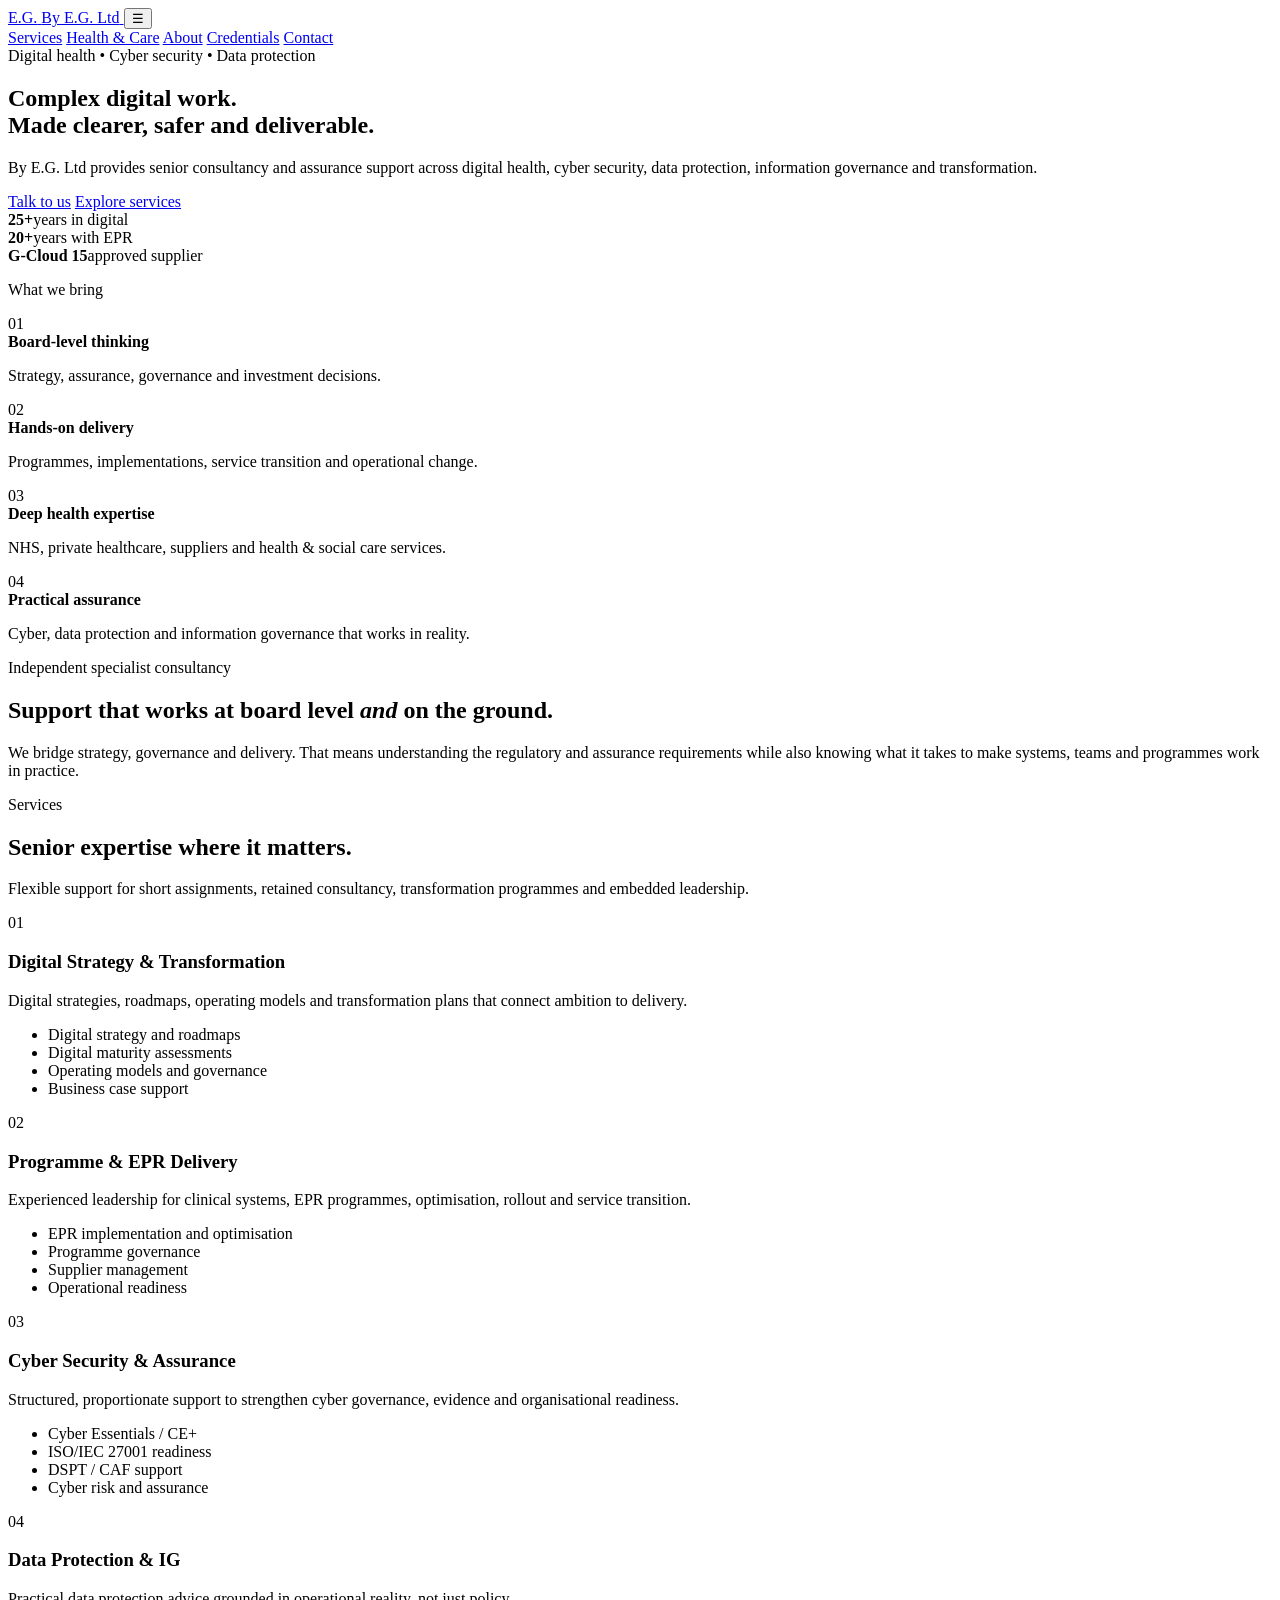
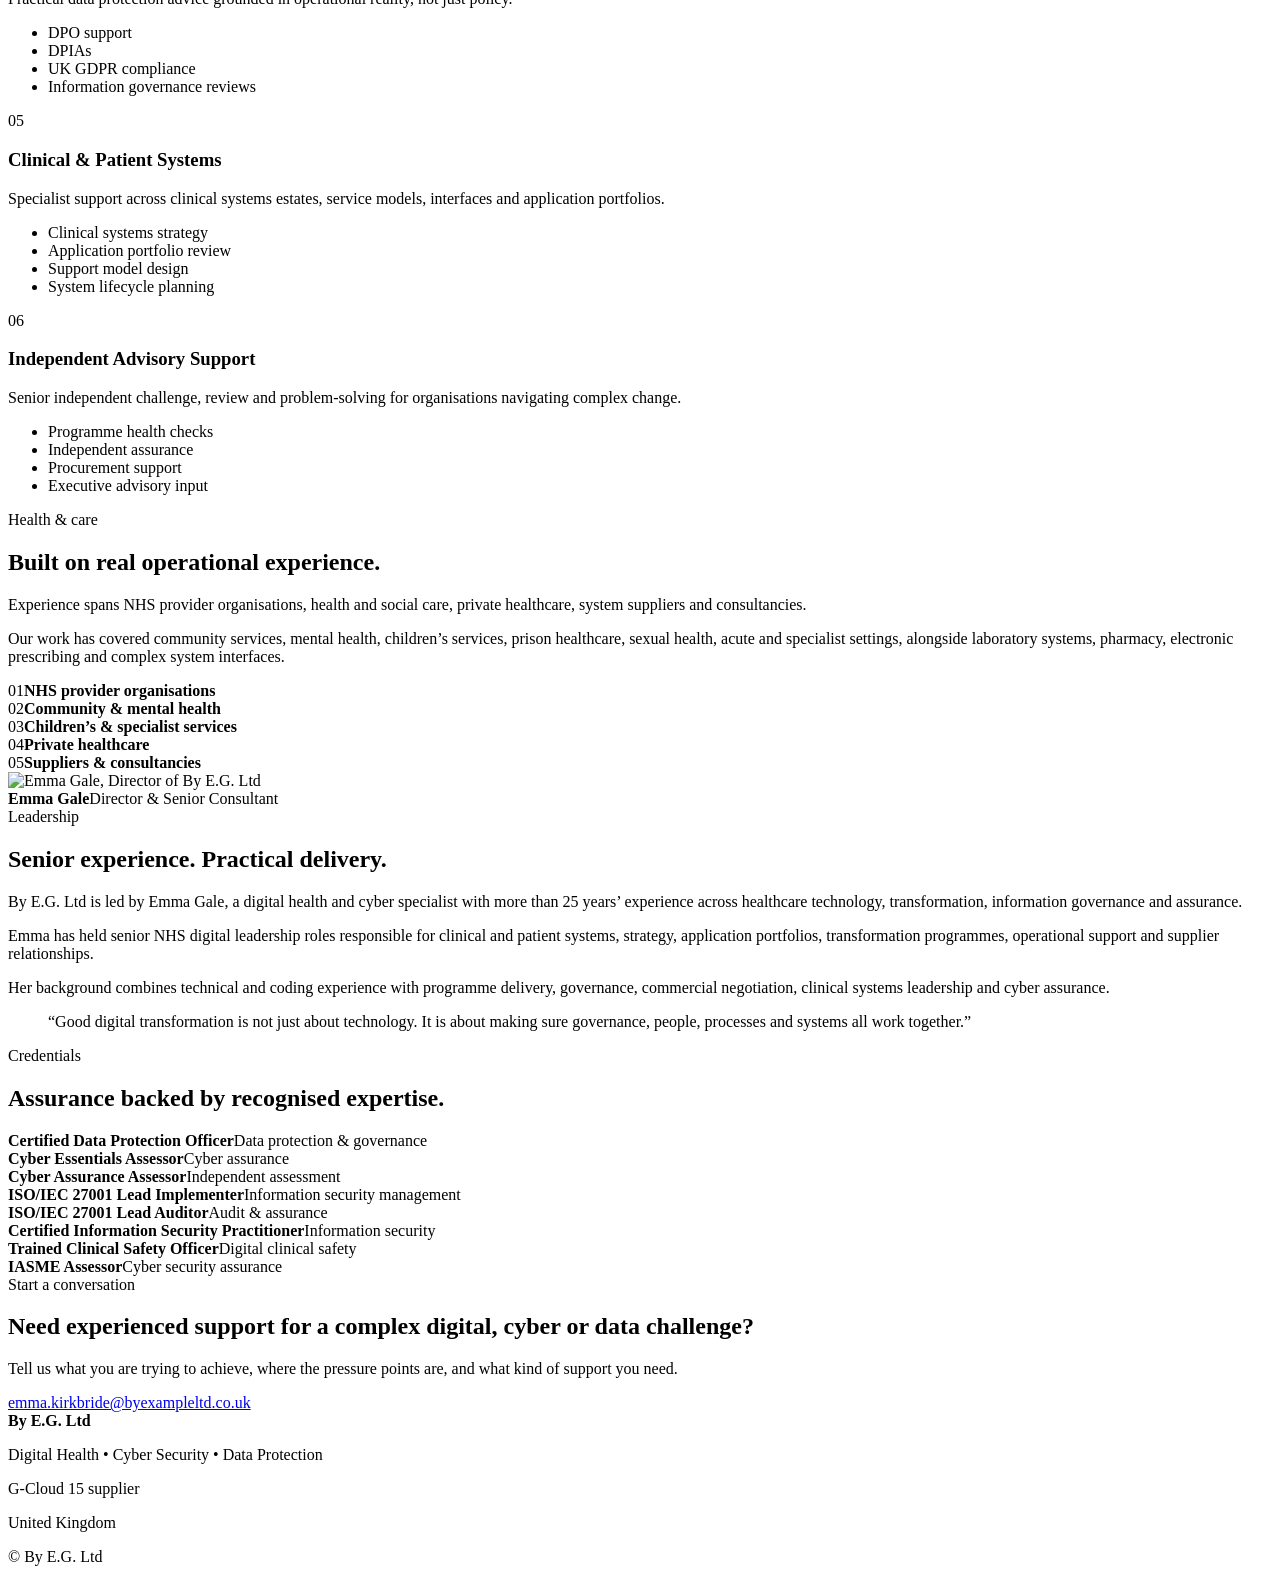
==== index.html @ b7202eef "Add index.html for By E.G. Ltd website" ====
<!DOCTYPE html>
<html lang="en">
<head>
  <meta charset="UTF-8" />
  <meta name="viewport" content="width=device-width, initial-scale=1.0" />
  <title>By E.G. Ltd | Digital Health, Cyber Security & Data Protection</title>
  <meta name="description" content="By E.G. Ltd provides senior digital health consultancy, cyber security assurance, data protection, information governance and programme delivery across health and care." />
  <link rel="preconnect" href="https://fonts.googleapis.com">
  <link rel="preconnect" href="https://fonts.gstatic.com" crossorigin>
  <link href="https://fonts.googleapis.com/css2?family=Inter:wght@400;500;600;700;800&display=swap" rel="stylesheet">
  <link rel="stylesheet" href="styles.css" />
</head>
<body>
<header class="site-header">
  <div class="container nav-wrap">
    <a href="#top" class="brand">
      <span class="brand-mark">E.G.</span>
      <span class="brand-name">By E.G. Ltd</span>
    </a>
    <button class="menu-button" aria-label="Open navigation">☰</button>
    <nav class="nav">
      <a href="#services">Services</a>
      <a href="#health">Health & Care</a>
      <a href="#about">About</a>
      <a href="#credentials">Credentials</a>
      <a href="#contact" class="nav-cta">Contact</a>
    </nav>
  </div>
</header>

<main id="top">
  <section class="hero">
    <div class="container hero-grid">
      <div>
        <span class="eyebrow">Digital health • Cyber security • Data protection</span>
        <h1>Complex digital work.<br><span>Made clearer, safer and deliverable.</span></h1>
        <p class="lead">By E.G. Ltd provides senior consultancy and assurance support across digital health, cyber security, data protection, information governance and transformation.</p>
        <div class="hero-actions">
          <a class="button primary" href="#contact">Talk to us</a>
          <a class="button secondary" href="#services">Explore services</a>
        </div>
        <div class="trust-grid">
          <div><strong>25+</strong><span>years in digital</span></div>
          <div><strong>20+</strong><span>years with EPR</span></div>
          <div><strong>G‑Cloud 15</strong><span>approved supplier</span></div>
        </div>
      </div>

      <aside class="hero-card">
        <p class="hero-card-label">What we bring</p>
        <div class="hero-card-item"><span>01</span><div><strong>Board-level thinking</strong><p>Strategy, assurance, governance and investment decisions.</p></div></div>
        <div class="hero-card-item"><span>02</span><div><strong>Hands-on delivery</strong><p>Programmes, implementations, service transition and operational change.</p></div></div>
        <div class="hero-card-item"><span>03</span><div><strong>Deep health expertise</strong><p>NHS, private healthcare, suppliers and health & social care services.</p></div></div>
        <div class="hero-card-item"><span>04</span><div><strong>Practical assurance</strong><p>Cyber, data protection and information governance that works in reality.</p></div></div>
      </aside>
    </div>
  </section>

  <section class="statement">
    <div class="container statement-grid">
      <p class="kicker">Independent specialist consultancy</p>
      <h2>Support that works at board level <em>and</em> on the ground.</h2>
      <p>We bridge strategy, governance and delivery. That means understanding the regulatory and assurance requirements while also knowing what it takes to make systems, teams and programmes work in practice.</p>
    </div>
  </section>

  <section class="section" id="services">
    <div class="container">
      <div class="section-heading">
        <div><span class="eyebrow dark">Services</span><h2>Senior expertise where it matters.</h2></div>
        <p>Flexible support for short assignments, retained consultancy, transformation programmes and embedded leadership.</p>
      </div>

      <div class="cards">
        <article class="card">
          <span class="card-no">01</span>
          <h3>Digital Strategy & Transformation</h3>
          <p>Digital strategies, roadmaps, operating models and transformation plans that connect ambition to delivery.</p>
          <ul><li>Digital strategy and roadmaps</li><li>Digital maturity assessments</li><li>Operating models and governance</li><li>Business case support</li></ul>
        </article>
        <article class="card">
          <span class="card-no">02</span>
          <h3>Programme & EPR Delivery</h3>
          <p>Experienced leadership for clinical systems, EPR programmes, optimisation, rollout and service transition.</p>
          <ul><li>EPR implementation and optimisation</li><li>Programme governance</li><li>Supplier management</li><li>Operational readiness</li></ul>
        </article>
        <article class="card">
          <span class="card-no">03</span>
          <h3>Cyber Security & Assurance</h3>
          <p>Structured, proportionate support to strengthen cyber governance, evidence and organisational readiness.</p>
          <ul><li>Cyber Essentials / CE+</li><li>ISO/IEC 27001 readiness</li><li>DSPT / CAF support</li><li>Cyber risk and assurance</li></ul>
        </article>
        <article class="card">
          <span class="card-no">04</span>
          <h3>Data Protection & IG</h3>
          <p>Practical data protection advice grounded in operational reality, not just policy.</p>
          <ul><li>DPO support</li><li>DPIAs</li><li>UK GDPR compliance</li><li>Information governance reviews</li></ul>
        </article>
        <article class="card">
          <span class="card-no">05</span>
          <h3>Clinical & Patient Systems</h3>
          <p>Specialist support across clinical systems estates, service models, interfaces and application portfolios.</p>
          <ul><li>Clinical systems strategy</li><li>Application portfolio review</li><li>Support model design</li><li>System lifecycle planning</li></ul>
        </article>
        <article class="card">
          <span class="card-no">06</span>
          <h3>Independent Advisory Support</h3>
          <p>Senior independent challenge, review and problem-solving for organisations navigating complex change.</p>
          <ul><li>Programme health checks</li><li>Independent assurance</li><li>Procurement support</li><li>Executive advisory input</li></ul>
        </article>
      </div>
    </div>
  </section>

  <section class="section health-section" id="health">
    <div class="container health-grid">
      <div>
        <span class="eyebrow">Health & care</span>
        <h2>Built on real operational experience.</h2>
        <p class="lead small">Experience spans NHS provider organisations, health and social care, private healthcare, system suppliers and consultancies.</p>
        <p>Our work has covered community services, mental health, children’s services, prison healthcare, sexual health, acute and specialist settings, alongside laboratory systems, pharmacy, electronic prescribing and complex system interfaces.</p>
      </div>
      <div class="sector-list">
        <div><span>01</span><strong>NHS provider organisations</strong></div>
        <div><span>02</span><strong>Community & mental health</strong></div>
        <div><span>03</span><strong>Children’s & specialist services</strong></div>
        <div><span>04</span><strong>Private healthcare</strong></div>
        <div><span>05</span><strong>Suppliers & consultancies</strong></div>
      </div>
    </div>
  </section>

  <section class="section" id="about">
    <div class="container about-grid">
      <div class="portrait-wrap">
        <img src="https://raw.githubusercontent.com/emmagale/lemonademusic/main/assets/emma-gale.jpg" alt="Emma Gale, Director of By E.G. Ltd" class="portrait" />
        <div class="portrait-caption"><strong>Emma Gale</strong><span>Director & Senior Consultant</span></div>
      </div>
      <div class="about-copy">
        <span class="eyebrow dark">Leadership</span>
        <h2>Senior experience. Practical delivery.</h2>
        <p class="lead small">By E.G. Ltd is led by Emma Gale, a digital health and cyber specialist with more than 25 years’ experience across healthcare technology, transformation, information governance and assurance.</p>
        <p>Emma has held senior NHS digital leadership roles responsible for clinical and patient systems, strategy, application portfolios, transformation programmes, operational support and supplier relationships.</p>
        <p>Her background combines technical and coding experience with programme delivery, governance, commercial negotiation, clinical systems leadership and cyber assurance.</p>
        <blockquote>“Good digital transformation is not just about technology. It is about making sure governance, people, processes and systems all work together.”</blockquote>
      </div>
    </div>
  </section>

  <section class="section credentials" id="credentials">
    <div class="container">
      <div class="section-heading">
        <div><span class="eyebrow dark">Credentials</span><h2>Assurance backed by recognised expertise.</h2></div>
      </div>
      <div class="credential-grid">
        <div><strong>Certified Data Protection Officer</strong><span>Data protection & governance</span></div>
        <div><strong>Cyber Essentials Assessor</strong><span>Cyber assurance</span></div>
        <div><strong>Cyber Assurance Assessor</strong><span>Independent assessment</span></div>
        <div><strong>ISO/IEC 27001 Lead Implementer</strong><span>Information security management</span></div>
        <div><strong>ISO/IEC 27001 Lead Auditor</strong><span>Audit & assurance</span></div>
        <div><strong>Certified Information Security Practitioner</strong><span>Information security</span></div>
        <div><strong>Trained Clinical Safety Officer</strong><span>Digital clinical safety</span></div>
        <div><strong>IASME Assessor</strong><span>Cyber security assurance</span></div>
      </div>
    </div>
  </section>

  <section class="cta-section" id="contact">
    <div class="container cta-grid">
      <div>
        <span class="eyebrow">Start a conversation</span>
        <h2>Need experienced support for a complex digital, cyber or data challenge?</h2>
      </div>
      <div>
        <p>Tell us what you are trying to achieve, where the pressure points are, and what kind of support you need.</p>
        <a class="button light" href="mailto:emma.kirkbride@byexampleltd.co.uk">emma.kirkbride@byexampleltd.co.uk</a>
      </div>
    </div>
  </section>
</main>

<footer>
  <div class="container footer-grid">
    <div><strong>By E.G. Ltd</strong><p>Digital Health • Cyber Security • Data Protection</p></div>
    <div><p>G‑Cloud 15 supplier</p><p>United Kingdom</p></div>
    <div><p>© <span id="year"></span> By E.G. Ltd</p></div>
  </div>
</footer>

<script src="script.js"></script>
</body>
</html>
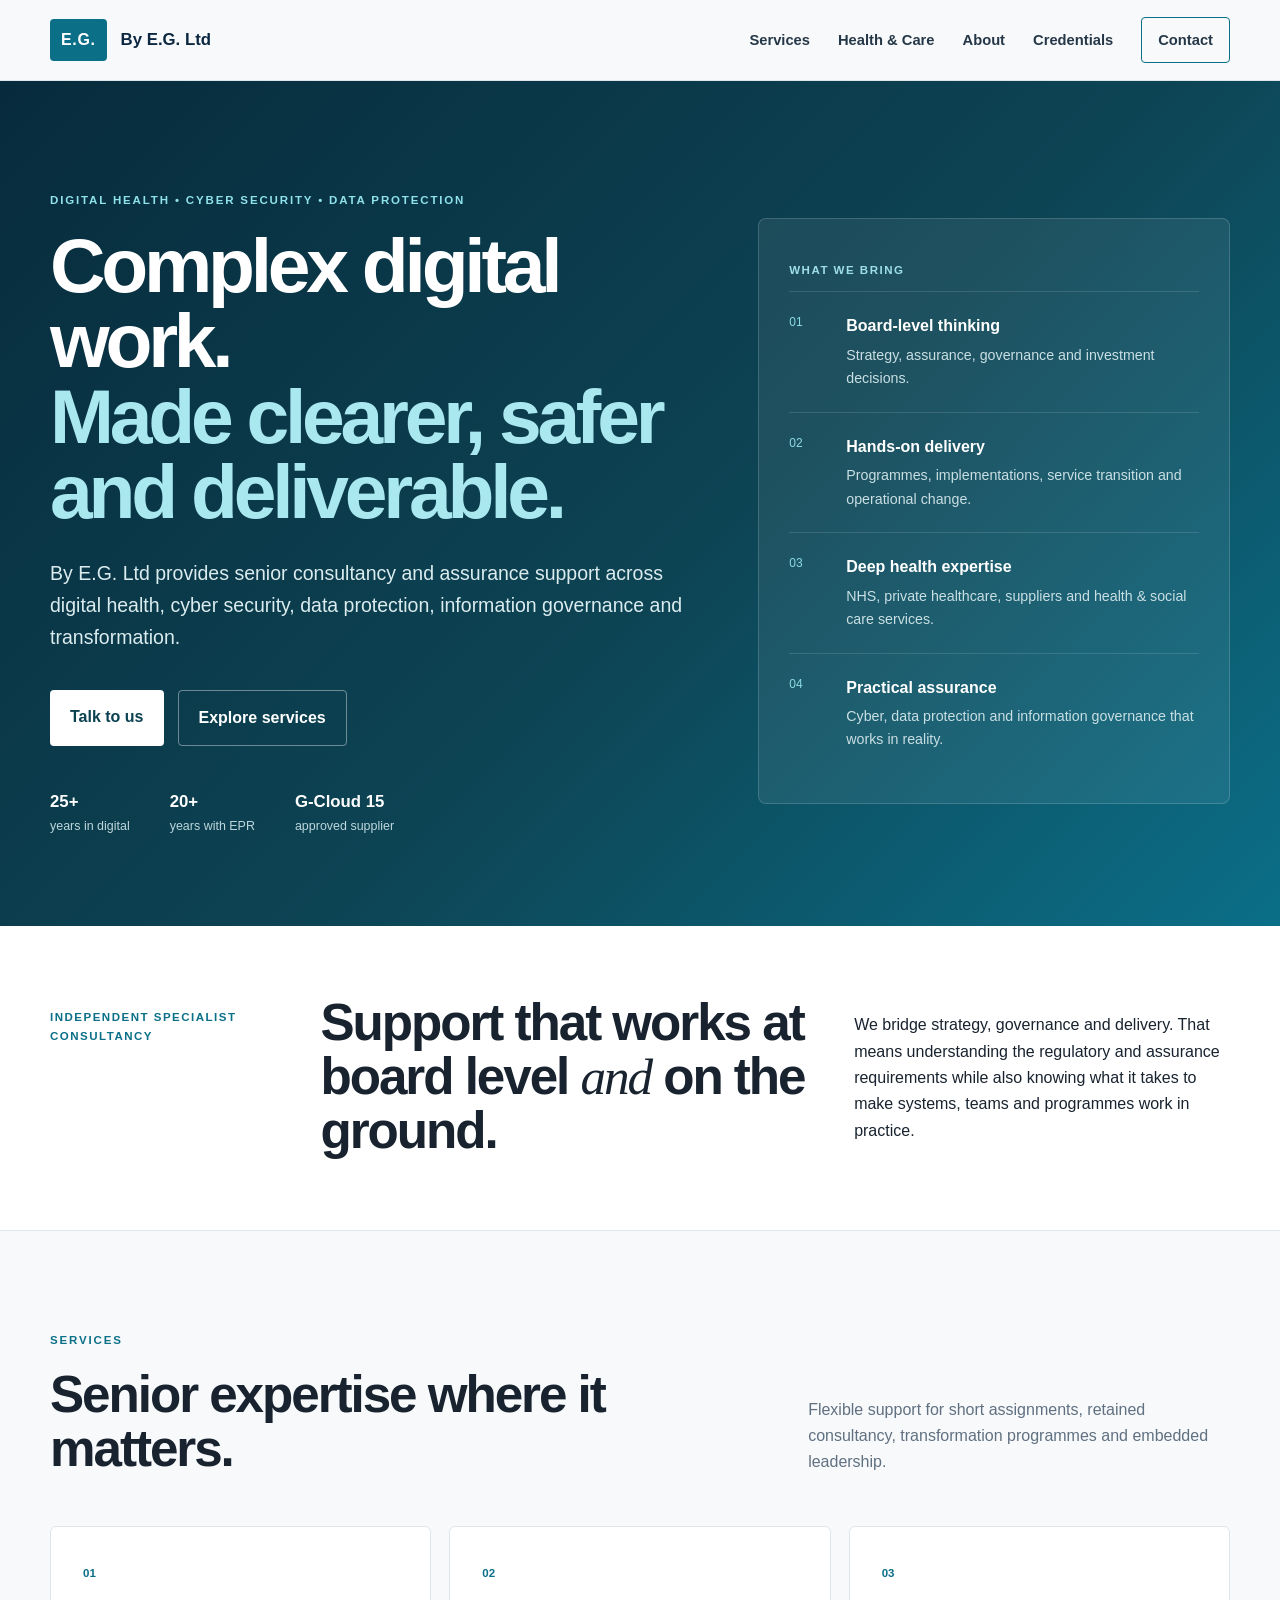
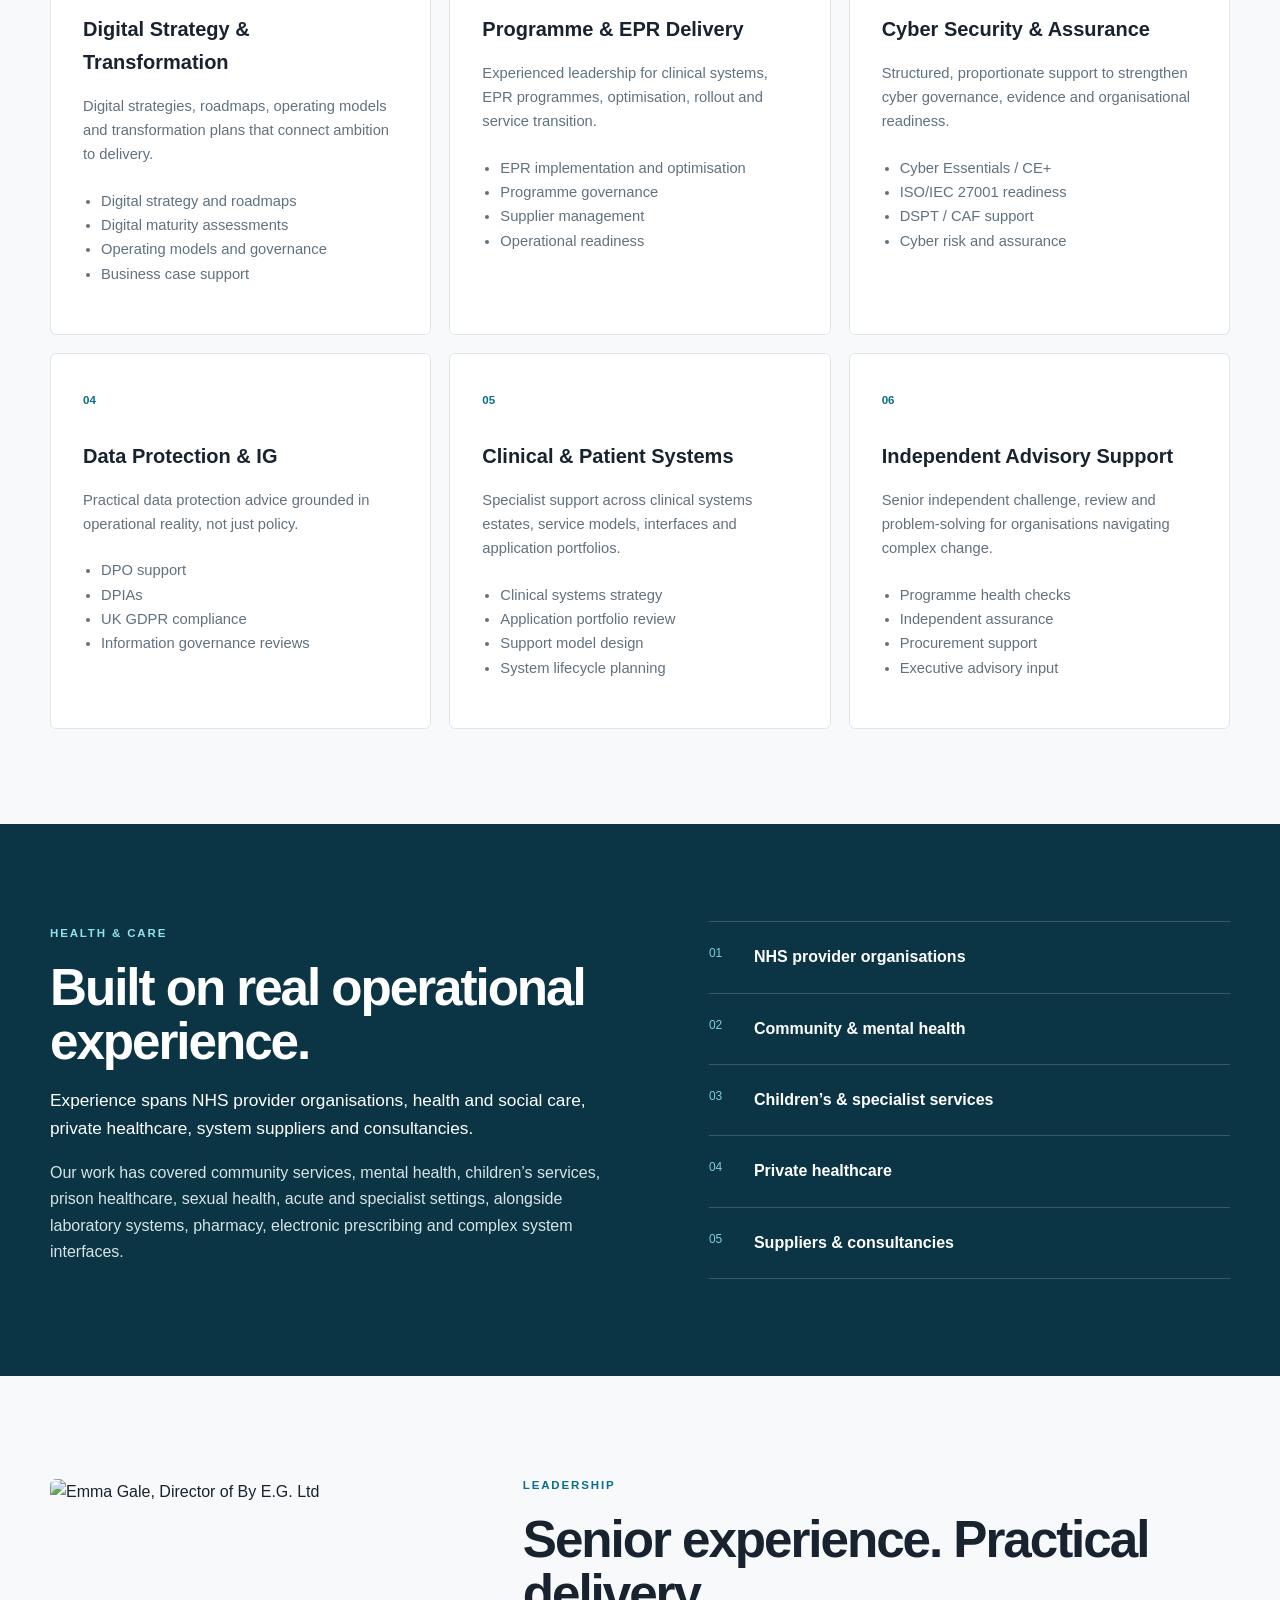
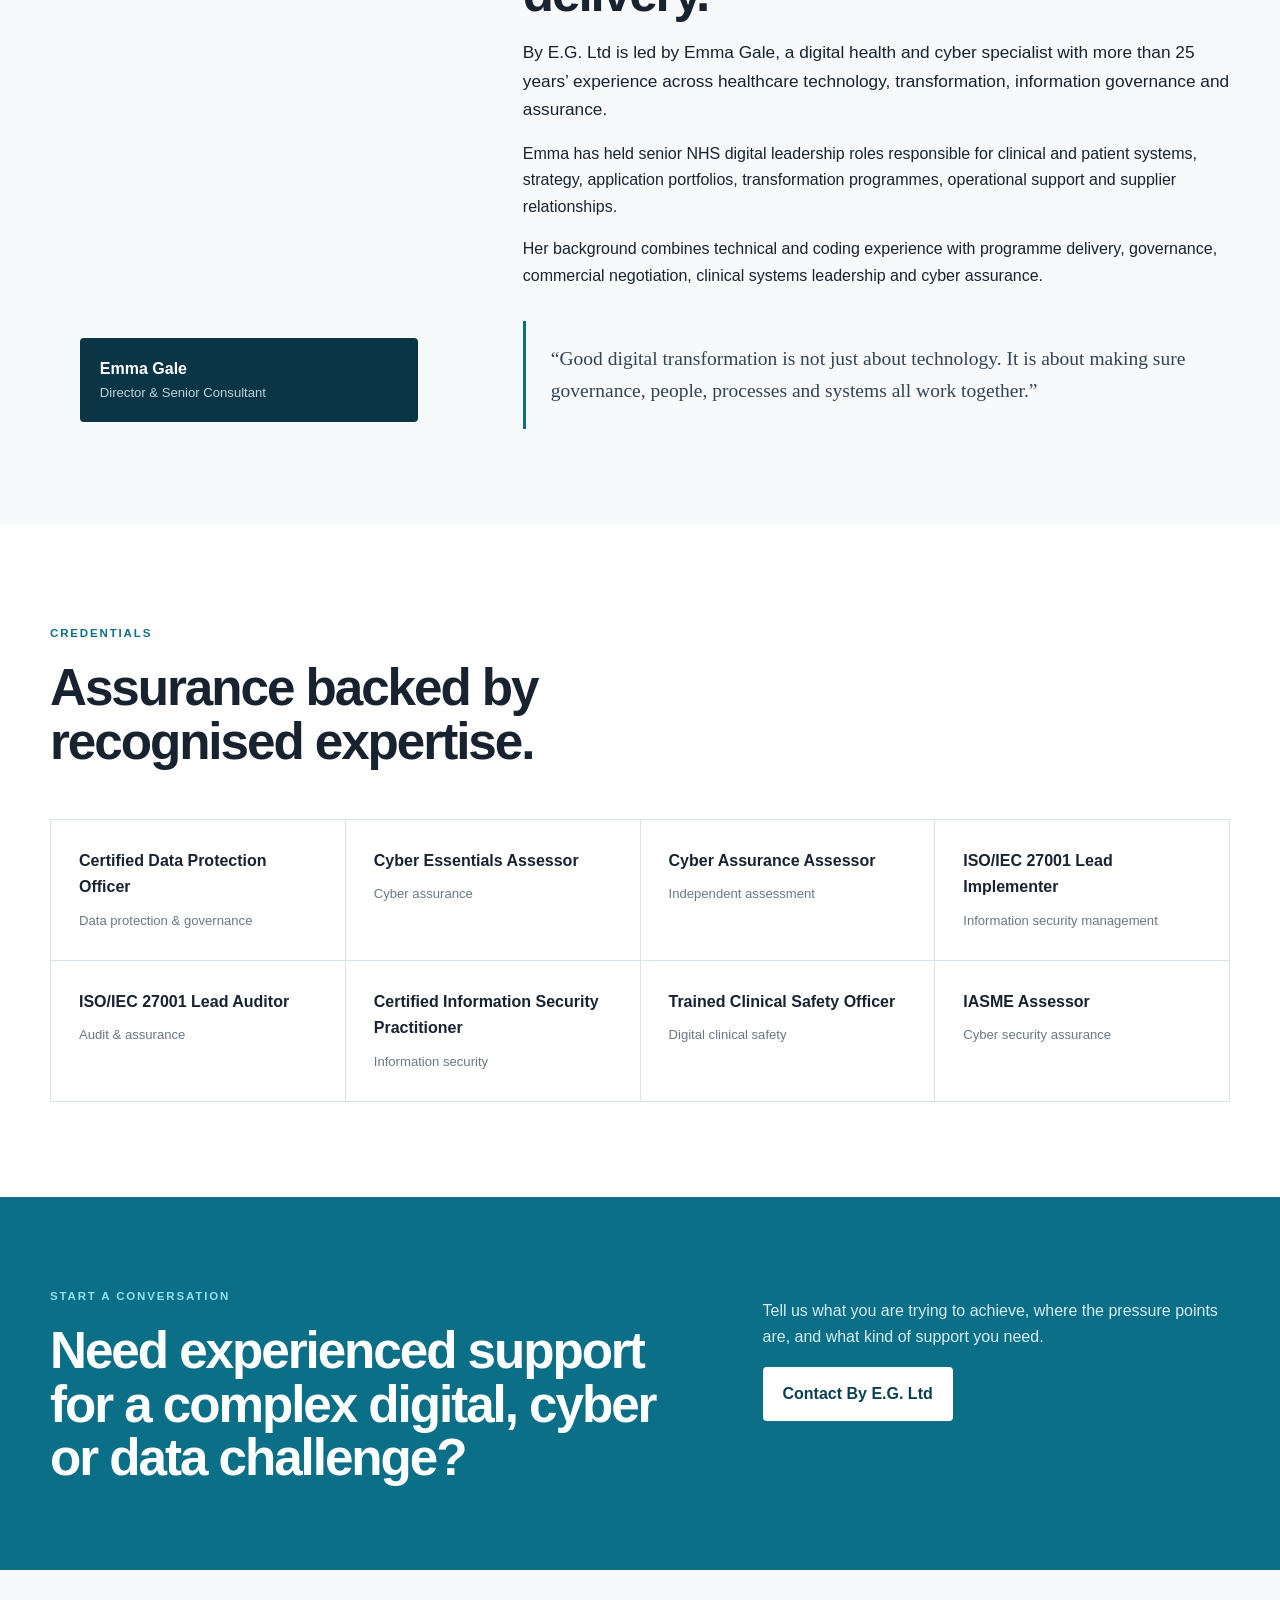
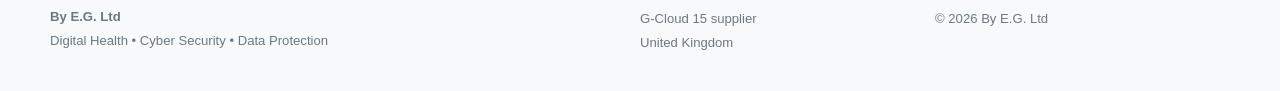
==== commit 6f1dfc6d: "Add dedicated contact page and remove public email" ====
--- a/index.html
+++ b/index.html
@@ -23,7 +23,7 @@
       <a href="#health">Health & Care</a>
       <a href="#about">About</a>
       <a href="#credentials">Credentials</a>
-      <a href="#contact" class="nav-cta">Contact</a>
+      <a href="contact.html" class="nav-cta">Contact</a>
     </nav>
   </div>
 </header>
@@ -36,7 +36,7 @@
         <h1>Complex digital work.<br><span>Made clearer, safer and deliverable.</span></h1>
         <p class="lead">By E.G. Ltd provides senior consultancy and assurance support across digital health, cyber security, data protection, information governance and transformation.</p>
         <div class="hero-actions">
-          <a class="button primary" href="#contact">Talk to us</a>
+          <a class="button primary" href="contact.html">Talk to us</a>
           <a class="button secondary" href="#services">Explore services</a>
         </div>
         <div class="trust-grid">
@@ -165,7 +165,7 @@
     </div>
   </section>
 
-  <section class="cta-section" id="contact">
+  <section class="cta-section">
     <div class="container cta-grid">
       <div>
         <span class="eyebrow">Start a conversation</span>
@@ -173,7 +173,7 @@
       </div>
       <div>
         <p>Tell us what you are trying to achieve, where the pressure points are, and what kind of support you need.</p>
-        <a class="button light" href="mailto:emma.kirkbride@byexampleltd.co.uk">emma.kirkbride@byexampleltd.co.uk</a>
+        <a class="button light" href="contact.html">Contact By E.G. Ltd</a>
       </div>
     </div>
   </section>
--- a/styles.css
+++ b/styles.css
@@ -0,0 +1 @@
+*{box-sizing:border-box}html{scroll-behavior:smooth}body{margin:0;font-family:Inter,Arial,sans-serif;color:#18232f;background:#f7f9fb;line-height:1.65}.container{width:min(1180px,calc(100% - 40px));margin:auto}.site-header{position:sticky;top:0;background:rgba(247,249,251,.94);backdrop-filter:blur(12px);z-index:20;border-bottom:1px solid #dfe6eb}.nav-wrap{height:80px;display:flex;align-items:center;justify-content:space-between}.brand{display:flex;align-items:center;gap:14px;text-decoration:none;color:#0c2740}.brand-mark{background:#0b6f88;color:white;padding:8px 11px;border-radius:4px;font-weight:800;letter-spacing:.04em}.brand-name{font-weight:750;font-size:1.05rem}.nav{display:flex;align-items:center;gap:28px}.nav a{text-decoration:none;color:#263848;font-size:.92rem;font-weight:600}.nav-cta{border:1px solid #0b6f88;padding:10px 16px;border-radius:4px}.menu-button{display:none;background:none;border:none;font-size:1.5rem}.hero{background:linear-gradient(135deg,#072b3c,#0d4454 55%,#0b6f88);color:white;padding:105px 0 90px}.hero-grid{display:grid;grid-template-columns:1.15fr .85fr;gap:70px;align-items:center}.eyebrow{display:inline-block;text-transform:uppercase;letter-spacing:.16em;font-weight:700;font-size:.72rem;color:#8fe2eb;margin-bottom:18px}.eyebrow.dark{color:#0b6f88}.hero h1{font-size:clamp(3rem,6vw,5.8rem);line-height:.98;letter-spacing:-.055em;margin:0 0 28px;max-width:900px}.hero h1 span{color:#a9e8ee}.lead{font-size:1.22rem;max-width:760px;color:#dbecef}.lead.small{font-size:1.08rem;color:inherit}.hero-actions{display:flex;gap:14px;margin:36px 0 42px}.button{display:inline-block;text-decoration:none;font-weight:700;padding:14px 20px;border-radius:4px}.button.primary{background:#fff;color:#0b4150}.button.secondary{border:1px solid rgba(255,255,255,.4);color:#fff}.button.light{background:#fff;color:#0b4150}.trust-grid{display:flex;gap:40px;flex-wrap:wrap}.trust-grid div{display:flex;flex-direction:column}.trust-grid strong{font-size:1.05rem}.trust-grid span{font-size:.78rem;color:#bdd7dc}.hero-card{background:rgba(255,255,255,.07);border:1px solid rgba(255,255,255,.16);padding:30px;border-radius:8px}.hero-card-label{text-transform:uppercase;letter-spacing:.13em;font-size:.72rem;font-weight:700;color:#9edfe7}.hero-card-item{display:grid;grid-template-columns:45px 1fr;gap:12px;padding:21px 0;border-top:1px solid rgba(255,255,255,.13)}.hero-card-item span{font-size:.75rem;color:#8ddbe4}.hero-card-item strong{font-size:1rem}.hero-card-item p{margin:4px 0 0;color:#c9dfe3;font-size:.89rem}.statement{background:white;padding:70px 0;border-bottom:1px solid #e2e7eb}.statement-grid{display:grid;grid-template-columns:.6fr 1.3fr 1fr;gap:45px;align-items:start}.statement .kicker{text-transform:uppercase;font-weight:700;letter-spacing:.13em;font-size:.72rem;color:#0b6f88}.statement h2,.section h2,.cta-section h2{font-size:clamp(2rem,4vw,3.6rem);letter-spacing:-.04em;line-height:1.05;margin:0}.statement em{font-family:Georgia,serif;font-weight:400}.section{padding:95px 0}.section-heading{display:grid;grid-template-columns:1.25fr .75fr;gap:55px;align-items:end;margin-bottom:50px}.section-heading p{margin:0;color:#607080}.cards{display:grid;grid-template-columns:repeat(3,1fr);gap:18px}.card{background:white;border:1px solid #dfe6eb;padding:32px;min-height:360px;border-radius:6px;transition:.2s}.card:hover{transform:translateY(-4px);box-shadow:0 16px 45px rgba(23,45,58,.08)}.card-no{font-size:.72rem;font-weight:700;color:#0b6f88}.card h3{font-size:1.25rem;margin:28px 0 14px}.card p,.card li{color:#61717e;font-size:.92rem}.card ul{padding-left:18px;margin-top:22px}.health-section{background:#0b3545;color:white}.health-grid{display:grid;grid-template-columns:1fr .9fr;gap:80px;align-items:center}.health-grid p{color:#d5e3e7}.sector-list{border-top:1px solid rgba(255,255,255,.18)}.sector-list div{display:grid;grid-template-columns:45px 1fr;padding:22px 0;border-bottom:1px solid rgba(255,255,255,.18)}.sector-list span{color:#7ecfd9;font-size:.75rem}.about-grid{display:grid;grid-template-columns:.72fr 1.28fr;gap:75px;align-items:center}.portrait-wrap{position:relative}.portrait{display:block;width:100%;aspect-ratio:4/5;object-fit:cover;border-radius:6px;filter:saturate(.88)}.portrait-caption{background:#0b3545;color:white;padding:18px 20px;width:85%;margin:-38px auto 0;position:relative;border-radius:4px;display:flex;flex-direction:column}.portrait-caption span{font-size:.82rem;color:#b8d2d7}.about-copy blockquote{margin:32px 0 0;padding:22px 0 22px 25px;border-left:3px solid #0b6f88;font-family:Georgia,serif;font-size:1.22rem;color:#345}.credentials{background:white}.credential-grid{display:grid;grid-template-columns:repeat(4,1fr);gap:1px;background:#dce3e8;border:1px solid #dce3e8}.credential-grid div{background:white;padding:28px;display:flex;flex-direction:column;min-height:140px}.credential-grid span{font-size:.82rem;color:#6a7884;margin-top:9px}.cta-section{background:#0b6f88;color:white;padding:85px 0}.cta-grid{display:grid;grid-template-columns:1.15fr .85fr;gap:80px}.cta-grid p{color:#d5eef1}.small-note{font-size:.75rem!important;opacity:.75;margin-top:12px}.footer-grid{display:grid;grid-template-columns:2fr 1fr 1fr;padding:36px 0;font-size:.82rem;color:#6c7984}.footer-grid p{margin:2px 0}@media(max-width:900px){.nav{display:none;position:absolute;top:80px;left:0;right:0;background:white;flex-direction:column;padding:25px;border-bottom:1px solid #ddd}.nav.open{display:flex}.menu-button{display:block}.hero-grid,.statement-grid,.section-heading,.health-grid,.about-grid,.cta-grid{grid-template-columns:1fr}.hero{padding-top:70px}.cards{grid-template-columns:1fr 1fr}.credential-grid{grid-template-columns:1fr 1fr}.statement-grid{gap:20px}.about-grid{gap:45px}}@media(max-width:620px){.container{width:min(100% - 28px,1180px)}.hero h1{font-size:3.15rem}.cards,.credential-grid{grid-template-columns:1fr}.trust-grid{gap:22px}.section{padding:68px 0}.hero-actions{flex-direction:column;align-items:flex-start}.footer-grid{grid-template-columns:1fr;gap:18px}}
